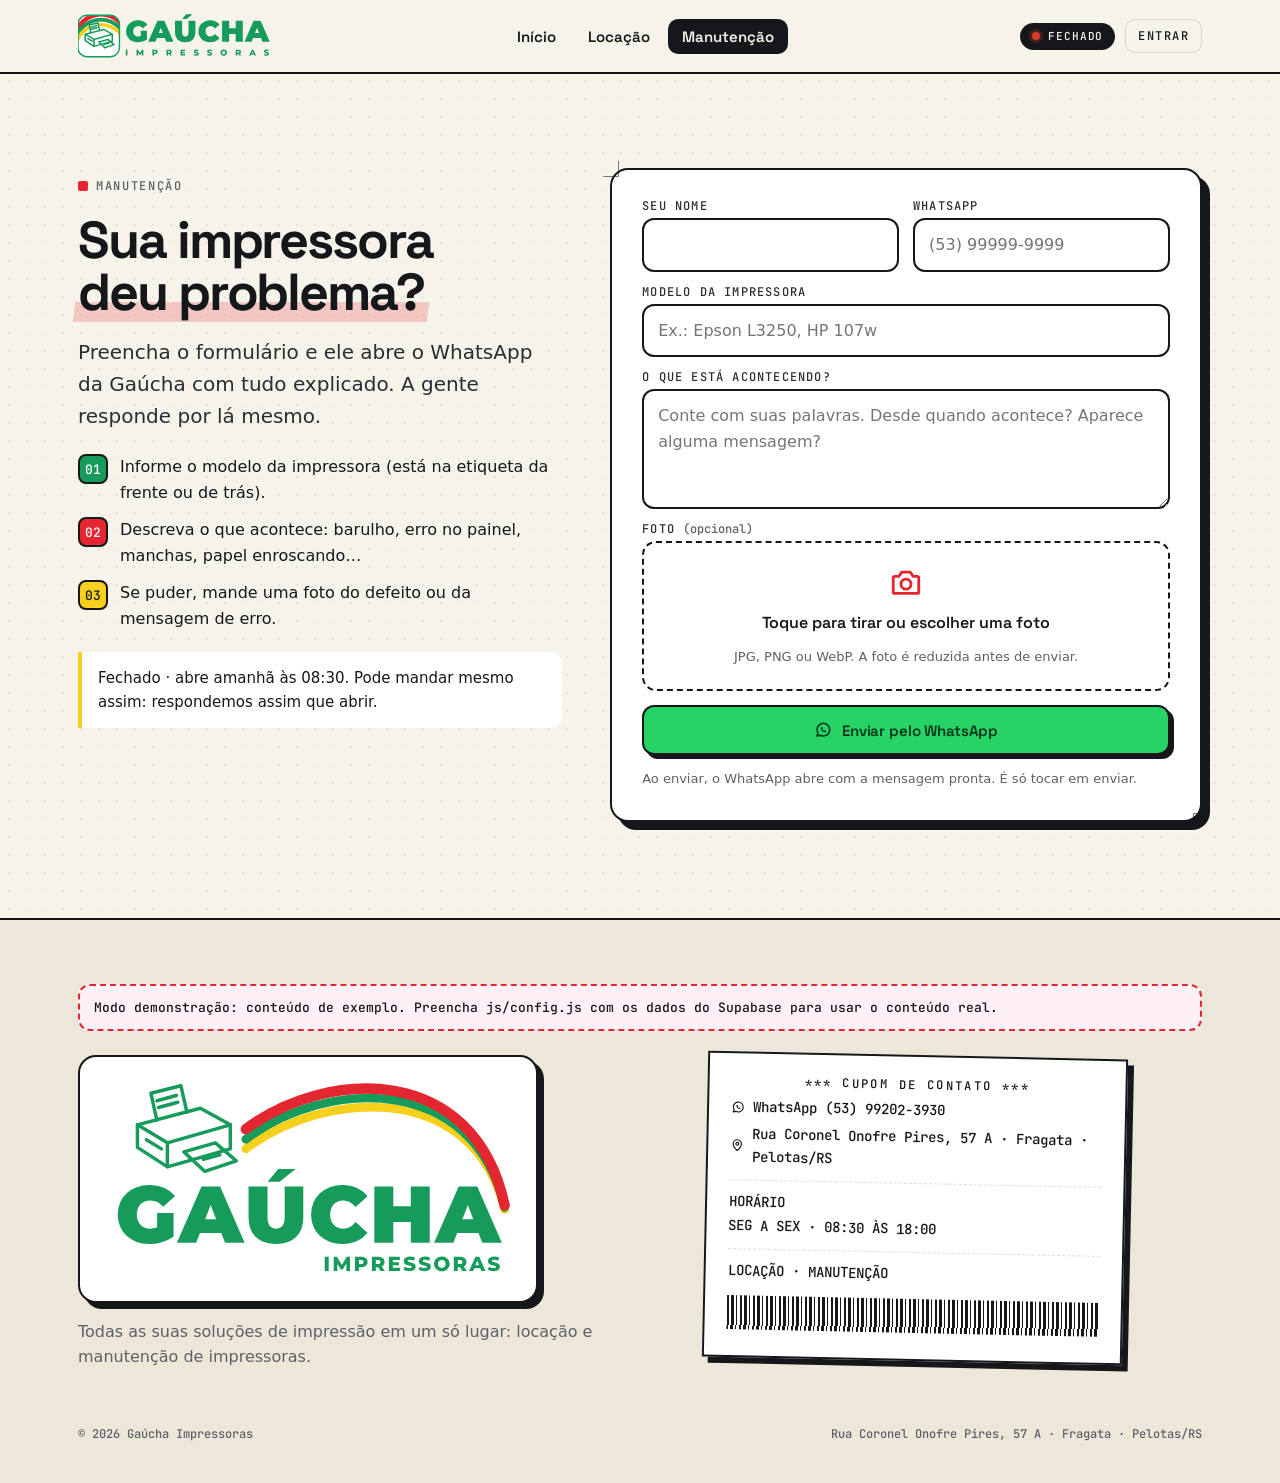
==== manutencao.html @ 2a3ac792 "Site da Gaúcha Impressoras com locação, manutenção e painel administrativo - Catálogo de impressoras" ====
<!doctype html>
<html lang="pt-BR">
<head>
  <meta charset="utf-8">
  <meta name="viewport" content="width=device-width, initial-scale=1, viewport-fit=cover">
  <meta http-equiv="Content-Security-Policy" content="default-src 'self'; script-src 'self'; style-src 'self'; font-src 'self'; img-src 'self' data: blob: https://*.supabase.co; connect-src 'self' https://*.supabase.co wss://*.supabase.co; object-src 'none'; base-uri 'self'; form-action 'self'">
  <meta name="referrer" content="strict-origin-when-cross-origin">
  <title>Manutenção de impressoras · Gaúcha Impressoras</title>
  <meta name="description" content="Conte o problema da sua impressora, mande uma foto e fale direto com a Gaúcha pelo WhatsApp.">
  <meta name="theme-color" content="#f6f3ea">
  <meta property="og:title" content="Manutenção de impressoras · Gaúcha Impressoras">
  <meta property="og:image" content="img/logo.png">
  <meta property="og:description" content="Conte o problema da sua impressora, mande uma foto e fale direto com a Gaúcha pelo WhatsApp.">
  <link rel="icon" href="img/logo-simbolo.svg" type="image/svg+xml">
  <link rel="apple-touch-icon" href="img/logo-simbolo.png">
  <link rel="preload" href="fonts/space-grotesk.woff2" as="font" type="font/woff2" crossorigin>
  <link rel="stylesheet" href="css/styles.css">
</head>
<body data-page="manutencao">
<svg class="sprite" aria-hidden="true">
  <symbol id="arrow" viewBox="0 0 24 24"><path d="M4 12h15M13 5l7 7-7 7" fill="none" stroke="currentColor" stroke-width="2.2" stroke-linecap="round" stroke-linejoin="round"/></symbol>
  <symbol id="left" viewBox="0 0 24 24"><path d="M15 5l-7 7 7 7" fill="none" stroke="currentColor" stroke-width="2.4" stroke-linecap="round" stroke-linejoin="round"/></symbol>
  <symbol id="right" viewBox="0 0 24 24"><path d="M9 5l7 7-7 7" fill="none" stroke="currentColor" stroke-width="2.4" stroke-linecap="round" stroke-linejoin="round"/></symbol>
  <symbol id="wa" viewBox="0 0 24 24"><path d="M4 20l1.2-4A8.5 8.5 0 1 1 8.4 19z" fill="none" stroke="currentColor" stroke-width="2" stroke-linejoin="round"/><path d="M9 8.5c0 3.5 2.8 6.5 6.5 6.5l1-1.6-2-1-1 .9a4.6 4.6 0 0 1-2.4-2.4l.9-1-1-2z"/></symbol>
  <symbol id="printer" viewBox="0 0 24 24"><path d="M7 9V3h10v6M7 17H4a1 1 0 0 1-1-1v-6a1 1 0 0 1 1-1h16a1 1 0 0 1 1 1v6a1 1 0 0 1-1 1h-3M7 14h10v7H7z" fill="none" stroke="currentColor" stroke-width="2" stroke-linejoin="round"/></symbol>
  <symbol id="wrench" viewBox="0 0 24 24"><path d="M14.7 6.3a4 4 0 0 0 5 5L21 13l-8 8-3-3 6.6-6.6a4 4 0 0 1-5-5L13 5zM3 21l6-6" fill="none" stroke="currentColor" stroke-width="2" stroke-linecap="round" stroke-linejoin="round"/></symbol>
  <symbol id="home" viewBox="0 0 24 24"><path d="M3 11l9-7 9 7v9a1 1 0 0 1-1 1h-5v-6H9v6H4a1 1 0 0 1-1-1z" fill="none" stroke="currentColor" stroke-width="2" stroke-linejoin="round"/></symbol>
  <symbol id="ico-cal" viewBox="0 0 24 24"><rect x="3" y="5" width="18" height="16" rx="2" fill="none" stroke="currentColor" stroke-width="2"/><path d="M3 10h18M8 3v4M16 3v4" stroke="currentColor" stroke-width="2" stroke-linecap="round"/></symbol>
  <symbol id="clock" viewBox="0 0 24 24"><circle cx="12" cy="12" r="9" fill="none" stroke="currentColor" stroke-width="2"/><path d="M12 7v5l3 2" fill="none" stroke="currentColor" stroke-width="2" stroke-linecap="round"/></symbol>
  <symbol id="pin" viewBox="0 0 24 24"><path d="M12 21s-7-6.2-7-11.5a7 7 0 0 1 14 0C19 14.8 12 21 12 21z" fill="none" stroke="currentColor" stroke-width="2"/><circle cx="12" cy="9.5" r="2.5" fill="none" stroke="currentColor" stroke-width="2"/></symbol>
  <symbol id="mail" viewBox="0 0 24 24"><rect x="3" y="5" width="18" height="14" rx="2" fill="none" stroke="currentColor" stroke-width="2"/><path d="M3 7l9 6 9-6" fill="none" stroke="currentColor" stroke-width="2"/></symbol>
  <symbol id="ig" viewBox="0 0 24 24"><rect x="3" y="3" width="18" height="18" rx="5" fill="none" stroke="currentColor" stroke-width="2"/><circle cx="12" cy="12" r="4" fill="none" stroke="currentColor" stroke-width="2"/><circle cx="17.3" cy="6.7" r="1.1"/></symbol>
  <symbol id="camera" viewBox="0 0 24 24"><path d="M4 8h3l2-3h6l2 3h3a1 1 0 0 1 1 1v10a1 1 0 0 1-1 1H4a1 1 0 0 1-1-1V9a1 1 0 0 1 1-1z" fill="none" stroke="currentColor" stroke-width="2" stroke-linejoin="round"/><circle cx="12" cy="13.5" r="3.5" fill="none" stroke="currentColor" stroke-width="2"/></symbol>
  <symbol id="truck" viewBox="0 0 24 24"><path d="M3 6h11v10H3zM14 10h4l3 3v3h-7z" fill="none" stroke="currentColor" stroke-width="2" stroke-linejoin="round"/><circle cx="7" cy="18" r="2" fill="#fff" stroke="currentColor" stroke-width="2"/><circle cx="17" cy="18" r="2" fill="#fff" stroke="currentColor" stroke-width="2"/></symbol>
</svg>

<main>
  <section class="block">
    <div class="wrap mt">
      <div>
        <p class="tag">Manutenção</p>
        <h1 class="h2">Sua impressora <span class="hl hl--m">deu problema?</span></h1>
        <p class="lead">Preencha o formulário e ele abre o WhatsApp da Gaúcha com tudo explicado. A gente responde por lá mesmo.</p>
        <ul class="checks">
          <li><b>01</b><span>Informe o modelo da impressora (está na etiqueta da frente ou de trás).</span></li>
          <li><b>02</b><span>Descreva o que acontece: barulho, erro no painel, manchas, papel enroscando…</span></li>
          <li><b>03</b><span>Se puder, mande uma foto do defeito ou da mensagem de erro.</span></li>
        </ul>
        <p class="note" id="mt-hora"></p>
      </div>
      <div class="mt__card crop">
        <form class="form" id="mt-form" novalidate>
          <div class="row2">
            <label class="field"><span>Seu nome</span><input name="nome" autocomplete="name" maxlength="80" required></label>
            <label class="field"><span>WhatsApp</span><input name="telefone" type="tel" inputmode="tel" autocomplete="tel" placeholder="(53) 99999-9999" maxlength="20" required></label>
          </div>
          <label class="field"><span>Modelo da impressora</span><input name="modelo" maxlength="80" placeholder="Ex.: Epson L3250, HP 107w" required></label>
          <label class="field"><span>O que está acontecendo?</span><textarea name="descricao" maxlength="1000" placeholder="Conte com suas palavras. Desde quando acontece? Aparece alguma mensagem?" required></textarea></label>
          <div class="field">
            <span>Foto <em>(opcional)</em></span>
            <label class="drop" id="mt-drop">
              <input type="file" id="mt-foto" accept="image/*">
              <svg><use href="#camera"/></svg>
              <b>Toque para tirar ou escolher uma foto</b>
              <small>JPG, PNG ou WebP. A foto é reduzida antes de enviar.</small>
            </label>
          </div>
          <p class="form__err" id="mt-err" role="alert"></p>
          <button class="btn btn--wa btn--block" type="submit" id="mt-enviar"><svg><use href="#wa"/></svg>Enviar pelo WhatsApp</button>
          <p class="fine" id="mt-fine">Ao enviar, o WhatsApp abre com a mensagem pronta. É só tocar em enviar.</p>
        </form>
        <div class="done" id="mt-done" hidden></div>
      </div>
    </div>
  </section>
</main>

<div class="toast" id="toast" role="status" aria-live="polite"></div>
<script src="js/config.js"></script>
<script src="js/vendor/supabase.js"></script>
<script src="js/demo.js"></script>
<script src="js/site.js"></script>
</body>
</html>
---- css/styles.css ----
/* =====================================================================
   GAÚCHA IMPRESSORAS · identidade "papel e tinta"
   - Fundo de papel, tinta preta e acentos CMYK (ciano, magenta, amarelo)
   - Marcas de corte, retícula de pontos e formulário contínuo
   - Space Grotesk (títulos) + JetBrains Mono (etiquetas), hospedadas aqui
   - Efeitos só com CSS (transform/opacity), leves no celular
   ===================================================================== */
@font-face { font-family: "Space Grotesk"; src: url("../fonts/space-grotesk.woff2") format("woff2"); font-weight: 300 700; font-style: normal; font-display: swap; }
@font-face { font-family: "JetBrains Mono"; src: url("../fonts/jetbrains-mono.woff2") format("woff2"); font-weight: 500; font-style: normal; font-display: swap; }

:root {
  --paper: #f6f3ea;
  --paper2: #ece7d9;
  --sheet: #ffffff;
  --ink: #15171b;
  --ink2: #2a2d33;
  --muted: #5d6068;
  --line: rgba(21,23,27,.14);
  --c: #169b5b; --m: #e3262f; --y: #f7cf1d; --k: #15171b;  /* verde, vermelho e amarelo da marca (bandeira do RS) */
  --ok: #19a35b; --warn: #f0a400; --bad: #d83a2e;
  --pend: #ffe38a; --busy: #ffc2c2;
  --radius: 14px;
  --title: "Space Grotesk", system-ui, -apple-system, "Segoe UI", Roboto, Arial, sans-serif;
  --mono: "JetBrains Mono", ui-monospace, "SFMono-Regular", Menlo, Consolas, monospace;
  --font: system-ui, -apple-system, "Segoe UI", Roboto, "Helvetica Neue", Arial, sans-serif;
  --ease: cubic-bezier(.2,.75,.1,1);
  --g: 16px;
  --nav-h: 64px;
}
@media (min-width: 720px) { :root { --g: 28px; --nav-h: 72px; } }

*, *::before, *::after { box-sizing: border-box; }
html { -webkit-text-size-adjust: 100%; scroll-behavior: smooth; }
body {
  margin: 0; background: var(--paper); color: var(--ink); font: 400 16px/1.6 var(--font); -webkit-font-smoothing: antialiased;
  overflow-x: hidden; padding-top: calc(var(--nav-h) + env(safe-area-inset-top)); padding-bottom: calc(76px + env(safe-area-inset-bottom));
  background-image: radial-gradient(rgba(21,23,27,.07) 1px, transparent 1.2px); background-size: 18px 18px;
}
@media (min-width: 900px) { body { padding-bottom: 0; } }
main { overflow-x: clip; }
img { max-width: 100%; display: block; }
a { color: inherit; }
button, input, select, textarea { font: inherit; color: inherit; }
svg { width: 1em; height: 1em; fill: currentColor; flex: none; }
[hidden] { display: none !important; }
::selection { background: var(--y); color: var(--ink); }
.sprite { position: absolute; width: 0; height: 0; overflow: hidden; }
.sr { position: absolute; width: 1px; height: 1px; overflow: hidden; clip: rect(0 0 0 0); white-space: nowrap; }
.wrap { width: 100%; max-width: 1180px; margin: 0 auto; padding: 0 var(--g); }
:focus-visible { outline: 3px solid var(--c); outline-offset: 2px; }
.mono { font-family: var(--mono); }
.lock { overflow: hidden; }

/* ---------- marca ---------- */
.brand__logo { display: block; height: 40px; width: auto; }
@media (min-width: 720px) { .brand__logo { height: 46px; } }
.brand { display: inline-flex; align-items: center; gap: 10px; text-decoration: none; line-height: 1; white-space: nowrap; }
.brand__mark { display: grid; grid-template-columns: 1fr 1fr; gap: 2px; width: 30px; height: 30px; padding: 3px; border: 2px solid var(--ink); border-radius: 8px; background: var(--sheet); transform: rotate(-6deg); transition: transform .4s var(--ease); }
.brand:hover .brand__mark { transform: rotate(6deg); }
.brand__mark i { border-radius: 2px; }
.brand__mark i:nth-child(1) { background: var(--c); } .brand__mark i:nth-child(2) { background: var(--m); }
.brand__mark i:nth-child(3) { background: var(--y); } .brand__mark i:nth-child(4) { background: var(--k); }
.brand__txt { display: grid; gap: 3px; }
.brand__txt b { font: 700 20px/1 var(--title); letter-spacing: -.02em; }
.brand__txt small { font: 500 10px/1 var(--mono); letter-spacing: .22em; text-transform: uppercase; color: var(--muted); }

/* ---------- botões ---------- */
.btn {
  position: relative; display: inline-flex; align-items: center; justify-content: center; gap: 10px;
  min-height: 50px; padding: 0 22px; border: 2px solid var(--ink); border-radius: 12px; background: var(--sheet); color: var(--ink);
  font: 600 15px/1 var(--title); letter-spacing: -.01em; text-decoration: none; cursor: pointer; white-space: nowrap;
  box-shadow: 4px 4px 0 var(--ink); transition: transform .15s var(--ease), box-shadow .15s var(--ease), background .2s;
  -webkit-tap-highlight-color: transparent;
}
.btn:hover { transform: translate(-2px, -2px); box-shadow: 6px 6px 0 var(--ink); }
.btn:active { transform: translate(3px, 3px); box-shadow: 1px 1px 0 var(--ink); }
.btn svg { width: 18px; height: 18px; }
.btn--ink { background: var(--ink); color: var(--paper); box-shadow: 4px 4px 0 var(--c); }
.btn--ink:hover { box-shadow: 6px 6px 0 var(--m); }
.btn--y { background: var(--y); }
.btn--c { background: var(--c); color: #fff; }
.btn--wa { background: #25d366; color: #08331b; }
.btn--ghost { background: transparent; box-shadow: none; }
.btn--ghost:hover { box-shadow: 3px 3px 0 var(--ink); }
.btn--sm { min-height: 38px; padding: 0 14px; font-size: 14px; border-radius: 10px; box-shadow: 3px 3px 0 var(--ink); }
.btn--sm:hover { box-shadow: 4px 4px 0 var(--ink); }
.btn--danger { color: var(--bad); border-color: var(--bad); box-shadow: 3px 3px 0 var(--bad); }
.btn--ok { background: var(--ok); color: #fff; }
.btn:disabled { opacity: .5; cursor: not-allowed; transform: none; }
.btn--block { width: 100%; }

/* ---------- etiquetas e títulos ---------- */
.tag { display: inline-flex; align-items: center; gap: 8px; font: 500 12px/1 var(--mono); letter-spacing: .14em; text-transform: uppercase; color: var(--muted); }
.tag::before { content: ""; width: 10px; height: 10px; border-radius: 2px; background: var(--m); }
.tag--c::before { background: var(--c); } .tag--y::before { background: var(--y); } .tag--k::before { background: var(--k); }
.h1 { margin: 14px 0 0; font: 700 clamp(40px, 10.5vw, 84px)/.95 var(--title); letter-spacing: -.045em; }
.h2 { margin: 10px 0 0; font: 700 clamp(30px, 6.5vw, 52px)/1 var(--title); letter-spacing: -.04em; }
.hl { position: relative; white-space: nowrap; z-index: 0; }
.hl::after { content: ""; position: absolute; left: -4px; right: -4px; bottom: .06em; height: .38em; z-index: -1; background: var(--y); transform: skewX(-8deg); }
.hl--c::after { background: rgba(22,155,91,.28); } .hl--m::after { background: rgba(227,38,47,.22); }
.lead { margin: 18px 0 0; font-size: clamp(17px, 2.2vw, 20px); color: var(--ink2); max-width: 36ch; }
.text { color: var(--muted); }

/* ---------- topo ---------- */
.nav { position: fixed; top: 0; left: 0; right: 0; z-index: 80; padding-top: env(safe-area-inset-top); background: rgba(246,243,234,.96); border-bottom: 2px solid var(--ink); }
.nav__in { height: var(--nav-h); display: flex; align-items: center; justify-content: space-between; gap: 16px; }
.nav__links { display: none; gap: 4px; }
.nav__links a { padding: 10px 14px; border-radius: 10px; font: 600 15px/1 var(--title); text-decoration: none; }
.nav__links a:hover { background: var(--paper2); }
.nav__links a[aria-current="page"] { background: var(--ink); color: var(--paper); }
.nav__right { display: flex; align-items: center; gap: 10px; }
.nav__login { font: 500 12px/1 var(--mono); letter-spacing: .12em; text-transform: uppercase; text-decoration: none; padding: 10px 12px; border: 1.5px solid var(--line); border-radius: 10px; }
.nav__login:hover { border-color: var(--ink); }
@media (min-width: 900px) { .nav__links { display: flex; } }

/* LED de aberto/fechado */
.led { display: inline-flex; align-items: center; gap: 8px; padding: 8px 12px; border-radius: 999px; background: var(--ink); color: var(--paper); font: 500 11px/1 var(--mono); letter-spacing: .08em; text-transform: uppercase; white-space: nowrap; }
.led i { width: 8px; height: 8px; border-radius: 50%; background: var(--bad); box-shadow: 0 0 0 3px rgba(216,58,46,.25); }
.led.is-open i { background: #3ddc84; box-shadow: 0 0 0 3px rgba(61,220,132,.25); animation: blink 2.4s ease-in-out infinite; }
.nav .led { display: none; }
@media (min-width: 560px) { .nav .led { display: inline-flex; } }
@keyframes blink { 50% { opacity: .35; } }

/* barra inferior (celular) */
.tabbar { position: fixed; left: 0; right: 0; bottom: 0; z-index: 80; display: grid; grid-template-columns: repeat(4, 1fr); padding: 6px 6px calc(6px + env(safe-area-inset-bottom)); background: var(--ink); }
.tabbar a { display: grid; justify-items: center; gap: 4px; padding: 8px 2px; border-radius: 10px; color: rgba(246,243,234,.7); text-decoration: none; font: 500 10px/1 var(--mono); letter-spacing: .06em; text-transform: uppercase; }
.tabbar a svg { width: 22px; height: 22px; }
.tabbar a[aria-current="page"] { color: var(--ink); background: var(--y); }
.tabbar a.is-wa { color: #3ddc84; }
@media (min-width: 900px) { .tabbar { display: none; } }

/* ---------- hero ---------- */
.hero { position: relative; padding: 36px 0 56px; }
.hero__grid { display: grid; gap: 36px; align-items: center; }
@media (min-width: 900px) { .hero { padding: 64px 0 88px; } .hero__grid { grid-template-columns: 1.1fr .9fr; } }
.hero__cta { display: flex; flex-wrap: wrap; gap: 14px; margin-top: 28px; }
.hero__meta { display: flex; flex-wrap: wrap; gap: 10px 18px; margin-top: 26px; font: 500 13px/1.4 var(--mono); color: var(--muted); }
.hero__meta span { display: inline-flex; align-items: center; gap: 8px; }
.hero__meta svg { width: 16px; height: 16px; color: var(--ink); }

/* impressora ilustrada que "imprime" uma folha */
.press { position: relative; width: min(100%, 420px); margin: 0 auto; aspect-ratio: 1 / .92; }
.press__paper { position: absolute; left: 20%; right: 20%; top: 2%; height: 46%; background: var(--sheet); border: 2.5px solid var(--ink); border-bottom: 0; transform-origin: top; padding: 10% 9%; display: grid; align-content: start; gap: 8%; }
.press__paper i { display: block; height: 7px; border-radius: 4px; background: var(--ink); opacity: .16; }
.press__paper i:nth-child(2) { width: 75%; } .press__paper i:nth-child(4) { width: 55%; }
.press__paper b { position: absolute; right: 10%; top: 12%; width: 22%; aspect-ratio: 1; border-radius: 50%; border: 3px solid var(--m); opacity: .8; }
.press__body { position: absolute; left: 4%; right: 4%; top: 40%; height: 44%; background: var(--sheet); border: 2.5px solid var(--ink); border-radius: 20px; box-shadow: 8px 8px 0 var(--ink); }
.press__top { position: absolute; left: 12%; right: 12%; top: 34%; height: 10%; background: var(--paper2); border: 2.5px solid var(--ink); border-radius: 10px; z-index: 1; }
.press__panel { position: absolute; right: 7%; top: 14%; width: 30%; height: 26%; border-radius: 8px; background: var(--ink); padding: 6px; display: flex; align-items: center; gap: 6px; }
.press__panel span { flex: 1; height: 100%; border-radius: 4px; background: var(--c); position: relative; overflow: hidden; }
.press__panel span::after { content: ""; position: absolute; inset: 0; background: linear-gradient(90deg, transparent, rgba(255,255,255,.6), transparent); transform: translateX(-100%); animation: scan 2.6s ease-in-out infinite; }
.press__panel em { width: 10px; height: 10px; border-radius: 50%; background: #3ddc84; animation: blink 1.2s infinite; }
.press__slot { position: absolute; left: 10%; right: 10%; bottom: 16%; height: 14%; border-radius: 8px; background: var(--ink); }
.press__inks { position: absolute; left: 8%; top: 18%; display: flex; gap: 6px; }
.press__inks i { width: 14px; height: 32px; border-radius: 4px; border: 2px solid var(--ink); background: linear-gradient(to top, var(--ink-c) var(--lvl), transparent 0); }
.press__out { position: absolute; left: 15%; right: 15%; top: 78%; height: 22%; overflow: hidden; z-index: 2; }
.press__out div { position: absolute; left: 0; right: 0; top: 0; height: 100%; background: var(--sheet); border: 2.5px solid var(--ink); border-top: 0; transform: translateY(-100%); animation: feed 4.5s var(--ease) infinite; display: flex; align-items: flex-end; gap: 6px; padding: 10px 12px; }
.press__out div i { width: 18px; height: 12px; }
.press__out div i:nth-child(1) { background: var(--c); } .press__out div i:nth-child(2) { background: var(--m); } .press__out div i:nth-child(3) { background: var(--y); } .press__out div i:nth-child(4) { background: var(--k); }
.press__sticker { position: absolute; left: -2%; top: 6%; z-index: 3; padding: 10px 12px; background: var(--y); border: 2px solid var(--ink); border-radius: 10px; font: 500 12px/1.2 var(--mono); text-transform: uppercase; letter-spacing: .06em; transform: rotate(-8deg); box-shadow: 3px 3px 0 var(--ink); }
.press__sticker b { display: block; font: 700 22px/1 var(--title); letter-spacing: -.02em; text-transform: none; }
@keyframes feed { 0%, 10% { transform: translateY(-100%); } 55%, 85% { transform: translateY(0); } 100% { transform: translateY(0); opacity: 0; } }
@keyframes scan { 60%, 100% { transform: translateX(100%); } }

/* ---------- formulário contínuo (divisor) ---------- */
.feed { position: relative; height: 34px; background: var(--sheet); border-top: 2px solid var(--ink); border-bottom: 2px solid var(--ink); overflow: hidden; }
.feed::before, .feed::after { content: ""; position: absolute; top: 0; bottom: 0; width: 34px; background: radial-gradient(circle, var(--paper) 5px, var(--ink) 5.6px, transparent 6.4px) center / 34px 34px repeat-y; }
.feed::before { left: 0; border-right: 1.5px dashed var(--line); } .feed::after { right: 0; border-left: 1.5px dashed var(--line); }
.feed__t { display: flex; width: max-content; height: 100%; align-items: center; gap: 28px; padding-left: 50px; animation: marquee 34s linear infinite; font: 500 13px/1 var(--mono); letter-spacing: .18em; text-transform: uppercase; }
.feed__t span { display: inline-flex; align-items: center; gap: 28px; }
.feed__t span::after { content: ""; width: 8px; height: 8px; background: var(--m); transform: rotate(45deg); }
.feed__t span:nth-child(3n+2)::after { background: var(--c); } .feed__t span:nth-child(3n)::after { background: var(--y); }
@keyframes marquee { to { transform: translateX(-50%); } }

/* ---------- blocos ---------- */
.block { padding: 64px 0; }
@media (min-width: 900px) { .block { padding: 96px 0; } }
.block--ink { background: var(--ink); color: var(--paper); background-image: radial-gradient(rgba(246,243,234,.08) 1px, transparent 1.2px); background-size: 18px 18px; }
.block--ink .tag, .block--ink .text { color: rgba(246,243,234,.65); }
.sec-head { display: flex; flex-wrap: wrap; justify-content: space-between; align-items: flex-end; gap: 18px; margin-bottom: 32px; }
.sec-head p { margin: 10px 0 0; max-width: 46ch; }

/* cartão com marcas de corte */
.crop { position: relative; }
.crop::before, .crop::after { content: ""; position: absolute; width: 16px; height: 16px; pointer-events: none; border-color: var(--ink); border-style: solid; opacity: .55; }
.crop::before { top: -9px; left: -9px; border-width: 0 1.5px 1.5px 0; }
.crop::after { bottom: -9px; right: -9px; border-width: 1.5px 0 0 1.5px; }

/* serviços */
.services { display: grid; gap: 22px; }
@media (min-width: 760px) { .services { grid-template-columns: 1fr 1fr; } }
.svc { display: grid; gap: 14px; align-content: start; padding: 26px; background: var(--sheet); border: 2px solid var(--ink); border-radius: var(--radius); box-shadow: 6px 6px 0 var(--ink); text-decoration: none; transition: transform .2s var(--ease), box-shadow .2s var(--ease); }
.svc:hover { transform: translate(-3px, -3px); box-shadow: 9px 9px 0 var(--ink); }
.svc__ico { width: 58px; height: 58px; display: grid; place-items: center; border: 2px solid var(--ink); border-radius: 14px; background: var(--c); color: #fff; }
.svc--m .svc__ico { background: var(--m); }
.svc__ico svg { width: 30px; height: 30px; }
.svc h3 { margin: 0; font: 700 28px/1.05 var(--title); letter-spacing: -.03em; }
.svc p { margin: 0; color: var(--muted); }
.svc ul { margin: 0; padding: 0; list-style: none; display: grid; gap: 8px; font-size: 15px; }
.svc li { display: flex; gap: 10px; align-items: baseline; }
.svc li::before { content: "✓"; font: 700 14px/1 var(--mono); color: var(--ok); }
.svc__go { margin-top: 6px; display: inline-flex; align-items: center; gap: 8px; font: 600 15px/1 var(--title); }
.svc__go svg { transition: transform .3s var(--ease); }
.svc:hover .svc__go svg { transform: translateX(4px); }

/* passos */
.steps { display: grid; gap: 16px; counter-reset: s; }
@media (min-width: 700px) { .steps { grid-template-columns: repeat(2, 1fr); } }
@media (min-width: 1000px) { .steps { grid-template-columns: repeat(4, 1fr); } }
.step { position: relative; padding: 22px 20px 20px; border: 1.5px dashed rgba(246,243,234,.35); border-radius: var(--radius); }
.step::before { counter-increment: s; content: "0" counter(s); display: block; margin-bottom: 14px; font: 500 13px/1 var(--mono); letter-spacing: .18em; color: var(--y); }
.step h3 { margin: 0 0 6px; font: 700 21px/1.15 var(--title); letter-spacing: -.02em; }
.step p { margin: 0; font-size: 15px; color: rgba(246,243,234,.7); }

/* horário: visor de impressora */
.lcd { display: grid; gap: 20px; padding: 24px; border: 2px solid var(--ink); border-radius: 18px; background: var(--sheet); box-shadow: 8px 8px 0 var(--ink); }
@media (min-width: 820px) { .lcd { grid-template-columns: 1.1fr 1fr; padding: 32px; align-items: center; } }
.lcd__screen { padding: 20px; border-radius: 12px; background: #1d2a1f; color: #9cf0a8; font: 500 15px/1.5 var(--mono); box-shadow: inset 0 0 0 3px #0f1710, inset 0 0 30px rgba(0,0,0,.5); text-shadow: 0 0 6px rgba(156,240,168,.5); }
.lcd__screen .big { display: block; font-size: clamp(22px, 5vw, 30px); line-height: 1.2; margin: 4px 0 10px; }
.lcd__screen .dim { opacity: .6; }
.week { display: grid; grid-template-columns: repeat(7, 1fr); gap: 6px; margin-top: 12px; }
.week span { display: grid; place-items: center; height: 34px; border-radius: 6px; border: 1px solid rgba(156,240,168,.35); font-size: 12px; }
.week span.on { background: rgba(156,240,168,.18); }
.week span.today { outline: 2px solid #9cf0a8; }
.lcd__info { display: grid; gap: 14px; }
.lcd__info h3 { margin: 0; font: 700 30px/1.05 var(--title); letter-spacing: -.03em; }
.lcd__info p { margin: 0; color: var(--muted); }
.lcd__btns { display: flex; flex-wrap: wrap; gap: 12px; margin-top: 4px; }

/* ---------- catálogo ---------- */
.filters { display: flex; gap: 8px; overflow-x: auto; padding: 4px 4px 14px; margin: 0 -4px 10px; scrollbar-width: none; }
.filters::-webkit-scrollbar { display: none; }
.chip { flex: none; padding: 9px 14px; border: 2px solid var(--ink); border-radius: 999px; background: var(--sheet); font: 500 12px/1 var(--mono); letter-spacing: .08em; text-transform: uppercase; cursor: pointer; }
.chip[aria-pressed="true"] { background: var(--ink); color: var(--paper); }
.grid { display: grid; gap: 22px; grid-template-columns: repeat(auto-fill, minmax(min(100%, 270px), 1fr)); }
.card { display: flex; flex-direction: column; background: var(--sheet); border: 2px solid var(--ink); border-radius: var(--radius); box-shadow: 5px 5px 0 var(--ink); overflow: hidden; transition: transform .2s var(--ease), box-shadow .2s var(--ease); }
.card:hover { transform: translate(-3px, -3px); box-shadow: 8px 8px 0 var(--ink); }
.card__img { position: relative; aspect-ratio: 4 / 3; background: var(--paper2); border-bottom: 2px solid var(--ink); overflow: hidden; }
.card__img img { width: 100%; height: 100%; object-fit: cover; transition: transform .6s var(--ease); }
.card:hover .card__img img { transform: scale(1.04); }
.card__ph { position: absolute; inset: 0; display: grid; place-items: center; font: 700 64px/1 var(--title); color: var(--muted); opacity: .4; }
.card__off { position: absolute; left: 12px; top: 12px; padding: 7px 10px; background: var(--m); color: #fff; border: 2px solid var(--ink); border-radius: 8px; font: 500 12px/1 var(--mono); letter-spacing: .06em; transform: rotate(-4deg); }
.card__cat { position: absolute; right: 12px; top: 12px; padding: 6px 9px; background: var(--sheet); border: 1.5px solid var(--ink); border-radius: 8px; font: 500 11px/1 var(--mono); letter-spacing: .08em; text-transform: uppercase; }
.card__now { position: absolute; left: 12px; bottom: 12px; display: inline-flex; align-items: center; gap: 6px; padding: 6px 9px; background: var(--ink); color: var(--paper); border-radius: 8px; font: 500 11px/1 var(--mono); letter-spacing: .06em; text-transform: uppercase; }
.card__now i { width: 7px; height: 7px; border-radius: 50%; background: #3ddc84; }
.card__now.is-busy i { background: var(--warn); }
.card__body { display: grid; gap: 8px; padding: 18px 18px 20px; flex: 1; align-content: start; }
.card__brand { font: 500 12px/1 var(--mono); letter-spacing: .16em; text-transform: uppercase; color: var(--muted); }
.card__name { margin: 0; font: 700 22px/1.1 var(--title); letter-spacing: -.02em; }
.card__desc { margin: 0; color: var(--muted); font-size: 15px; display: -webkit-box; -webkit-line-clamp: 2; -webkit-box-orient: vertical; overflow: hidden; }
.feats { display: flex; flex-wrap: wrap; gap: 6px; margin: 2px 0 0; padding: 0; list-style: none; }
.feats li { padding: 5px 8px; border: 1.5px solid var(--line); border-radius: 6px; font: 500 11px/1 var(--mono); letter-spacing: .04em; }
.card__foot { display: flex; align-items: flex-end; justify-content: space-between; gap: 12px; margin-top: auto; padding: 14px 18px 18px; border-top: 1.5px dashed var(--line); }
.price { display: grid; gap: 2px; }
.price s { font: 500 13px/1 var(--mono); color: var(--muted); }
.price b { font: 700 28px/1 var(--title); letter-spacing: -.03em; }
.price small { font: 500 12px/1 var(--mono); color: var(--muted); }
.price__long { grid-column: 1 / -1; font: 500 12px/1.3 var(--mono); color: var(--ok); }
.empty { padding: 30px; text-align: center; color: var(--muted); border: 2px dashed var(--line); border-radius: var(--radius); grid-column: 1 / -1; }
.more { display: flex; justify-content: center; margin-top: 30px; }

/* ---------- janela de locação ---------- */
.sheet { width: min(100%, 980px); max-width: 100%; max-height: 100%; margin: auto; padding: 0; border: 0; background: transparent; color: var(--ink); }
.sheet::backdrop { background: rgba(21,23,27,.6); }
.sheet[open] { animation: up .35s var(--ease); }
@keyframes up { from { transform: translateY(30px); opacity: 0; } }
.sheet__box { position: relative; display: grid; background: var(--paper); border: 2px solid var(--ink); border-radius: 18px; overflow: hidden; max-height: calc(100svh - 24px); }
@media (max-width: 719px) {
  .sheet { margin: auto 0 0; width: 100%; }
  .sheet__box { border-radius: 18px 18px 0 0; border-bottom: 0; max-height: calc(100svh - 10px); }
}
.sheet__head { display: flex; align-items: center; gap: 14px; padding: 14px 16px; background: var(--sheet); border-bottom: 2px solid var(--ink); }
.sheet__thumb { width: 52px; height: 52px; flex: none; border: 2px solid var(--ink); border-radius: 10px; overflow: hidden; background: var(--paper2); }
.sheet__thumb img { width: 100%; height: 100%; object-fit: cover; }
.sheet__title { min-width: 0; flex: 1; }
.sheet__title small { display: block; font: 500 11px/1.2 var(--mono); letter-spacing: .14em; text-transform: uppercase; color: var(--muted); }
.sheet__title b { display: block; font: 700 19px/1.15 var(--title); letter-spacing: -.02em; overflow: hidden; text-overflow: ellipsis; white-space: nowrap; }
.x { width: 42px; height: 42px; flex: none; display: grid; place-items: center; border: 2px solid var(--ink); border-radius: 10px; background: var(--sheet); font-size: 26px; line-height: 1; cursor: pointer; }
.x:hover { background: var(--y); }
.sheet__body { overflow-y: auto; overscroll-behavior: contain; display: grid; gap: 22px; padding: 18px 16px 22px; }
@media (min-width: 860px) { .sheet__body { grid-template-columns: 1.15fr 1fr; padding: 24px; gap: 28px; align-items: start; } }
.step-l { margin: 0 0 10px; font: 500 12px/1 var(--mono); letter-spacing: .14em; text-transform: uppercase; color: var(--muted); }

/* calendário */
.cal { background: var(--sheet); border: 2px solid var(--ink); border-radius: 14px; padding: 14px; }
.cal__nav { display: flex; align-items: center; justify-content: space-between; gap: 10px; margin-bottom: 10px; }
.cal__nav b { font: 700 18px/1 var(--title); text-transform: capitalize; letter-spacing: -.01em; }
.cal__nav button { width: 38px; height: 38px; display: grid; place-items: center; border: 2px solid var(--ink); border-radius: 10px; background: var(--sheet); cursor: pointer; }
.cal__nav button:disabled { opacity: .25; cursor: default; }
.cal__nav svg { width: 18px; height: 18px; }
.cal__wd, .cal__days { display: grid; grid-template-columns: repeat(7, 1fr); gap: 4px; }
.cal__wd span { text-align: center; font: 500 11px/1 var(--mono); letter-spacing: .06em; text-transform: uppercase; color: var(--muted); padding: 6px 0; }
.day { position: relative; aspect-ratio: 1; min-height: 38px; display: grid; place-items: center; border: 1.5px solid transparent; border-radius: 10px; background: none; font: 600 15px/1 var(--title); cursor: pointer; font-variant-numeric: tabular-nums; }
.day:hover:not(:disabled) { border-color: var(--ink); }
.day:disabled { cursor: not-allowed; }
.day.is-past { color: rgba(21,23,27,.25); }
.day.is-today::after { content: ""; position: absolute; bottom: 5px; width: 5px; height: 5px; border-radius: 50%; background: var(--m); }
.day.is-pend { background: repeating-linear-gradient(135deg, var(--pend) 0 6px, #fff3c4 6px 12px); color: #6b5200; }
.day.is-busy { background: var(--busy); color: #7a1b14; text-decoration: line-through; text-decoration-thickness: 2px; }
.day.is-range { background: rgba(22,155,91,.16); border-radius: 0; }
.day.is-start, .day.is-end { background: var(--ink); color: var(--paper); border-radius: 10px; }
.day.is-wknd:not(.is-past):not(.is-busy):not(.is-pend):not(.is-start):not(.is-end):not(.is-range) { color: var(--muted); }
.day.shake { animation: shake .35s; }
@keyframes shake { 25% { transform: translateX(-3px); } 75% { transform: translateX(3px); } }
.legend { display: flex; flex-wrap: wrap; gap: 8px 14px; margin-top: 12px; font: 500 11px/1.3 var(--mono); color: var(--muted); }
.legend span { display: inline-flex; align-items: center; gap: 6px; }
.legend i { width: 14px; height: 14px; border-radius: 4px; border: 1.5px solid var(--line); }
.legend .l-free { background: var(--sheet); } .legend .l-pend { background: repeating-linear-gradient(135deg, var(--pend) 0 3px, #fff3c4 3px 6px); }
.legend .l-busy { background: var(--busy); } .legend .l-sel { background: var(--ink); border-color: var(--ink); }
.cal__hint { margin: 10px 0 0; font-size: 14px; color: var(--muted); }

/* resumo tipo cupom */
.receipt { position: relative; padding: 18px 18px 22px; background: var(--sheet); border: 2px solid var(--ink); border-bottom: 0; font: 500 14px/1.5 var(--mono); }
.receipt::after { content: ""; position: absolute; left: -2px; right: -2px; bottom: -12px; height: 12px; background: linear-gradient(135deg, var(--sheet) 50%, transparent 50%) 0 0 / 16px 12px, linear-gradient(-135deg, var(--sheet) 50%, transparent 50%) 0 0 / 16px 12px; filter: drop-shadow(0 2px 0 var(--ink)); }
.receipt h4 { margin: 0 0 10px; font: 500 12px/1 var(--mono); letter-spacing: .2em; text-transform: uppercase; text-align: center; }
.receipt__row { display: flex; justify-content: space-between; gap: 12px; }
.receipt__row span:first-child { color: var(--muted); }
.receipt__row.is-off span:last-child { color: var(--ok); }
.receipt hr { border: 0; border-top: 1.5px dashed var(--line); margin: 10px 0; }
.receipt__total { display: flex; justify-content: space-between; align-items: baseline; gap: 12px; }
.receipt__total b { font: 700 26px/1 var(--title); letter-spacing: -.02em; }
.receipt__empty { color: var(--muted); text-align: center; margin: 6px 0; }

/* formulários públicos */
.form { display: grid; gap: 14px; }
.field { display: grid; gap: 6px; }
.field > span { font: 500 12px/1 var(--mono); letter-spacing: .1em; text-transform: uppercase; color: var(--ink2); }
.field > span em { font-style: normal; color: var(--muted); text-transform: none; letter-spacing: 0; }
.field input, .field textarea, .field select { width: 100%; min-height: 50px; padding: 12px 14px; background: var(--sheet); border: 2px solid var(--ink); border-radius: 12px; font-size: 16px; }
.field textarea { min-height: 120px; resize: vertical; }
.field input:focus, .field textarea:focus, .field select:focus { outline: 0; box-shadow: 4px 4px 0 var(--c); }
.field small { font-size: 13px; color: var(--muted); }
.row2 { display: grid; gap: 14px; }
@media (min-width: 560px) { .row2 { grid-template-columns: 1fr 1fr; } }
.form__err { margin: 0; padding: 12px 14px; border-radius: 12px; background: #ffe4e1; color: #8c1d14; font-size: 15px; }
.form__err:empty { display: none; }
.fine { margin: 0; font-size: 13px; color: var(--muted); }

/* foto (manutenção) */
.drop { position: relative; display: grid; place-items: center; gap: 8px; min-height: 150px; padding: 18px; text-align: center; border: 2px dashed var(--ink); border-radius: 14px; background: var(--sheet); cursor: pointer; overflow: hidden; }
.drop:hover { background: #fffdf5; }
.drop input { position: absolute; inset: 0; opacity: 0; cursor: pointer; }
.drop svg { width: 34px; height: 34px; color: var(--m); }
.drop b { font: 600 16px/1.2 var(--title); }
.drop small { color: var(--muted); font-size: 13px; }
.drop img { position: absolute; inset: 0; width: 100%; height: 100%; object-fit: cover; }
.drop__rm { position: absolute; right: 10px; top: 10px; z-index: 2; }

/* sucesso */
.done { display: grid; justify-items: center; gap: 14px; padding: 30px 18px; text-align: center; }
.done__ico { width: 74px; height: 74px; display: grid; place-items: center; border: 2px solid var(--ink); border-radius: 50%; background: var(--y); box-shadow: 4px 4px 0 var(--ink); font-size: 34px; }
.done h3 { margin: 0; font: 700 28px/1.1 var(--title); letter-spacing: -.03em; }
.done p { margin: 0; color: var(--muted); max-width: 44ch; }
.done code { display: inline-block; padding: 8px 14px; border: 2px dashed var(--ink); border-radius: 10px; font: 500 20px/1 var(--mono); letter-spacing: .12em; background: var(--sheet); }

/* página manutenção */
.mt { display: grid; gap: 30px; }
@media (min-width: 900px) { .mt { grid-template-columns: .9fr 1.1fr; gap: 48px; align-items: start; } }
.mt__card { padding: 22px; background: var(--sheet); border: 2px solid var(--ink); border-radius: 18px; box-shadow: 8px 8px 0 var(--ink); }
@media (min-width: 720px) { .mt__card { padding: 30px; } }
.checks { margin: 22px 0 0; padding: 0; list-style: none; display: grid; gap: 12px; }
.checks li { display: flex; gap: 12px; align-items: flex-start; }
.checks li b { flex: none; width: 30px; height: 30px; display: grid; place-items: center; border: 2px solid var(--ink); border-radius: 8px; background: var(--sheet); font: 500 13px/1 var(--mono); }
.checks li:nth-child(1) b { background: var(--c); color: #fff; } .checks li:nth-child(2) b { background: var(--m); color: #fff; } .checks li:nth-child(3) b { background: var(--y); }
.note { margin-top: 20px; padding: 14px 16px; border-left: 4px solid var(--y); background: var(--sheet); border-radius: 0 12px 12px 0; font-size: 15px; }

/* ---------- rodapé (cupom) ---------- */
.foot { padding: 64px 0 40px; background: var(--paper2); border-top: 2px solid var(--ink); }
.foot__grid { display: grid; gap: 30px; }
@media (min-width: 860px) { .foot__grid { grid-template-columns: 1.2fr 1fr; align-items: start; } }
.foot__logo { width: min(100%, 460px); height: auto; padding: 18px 22px; background: var(--sheet); border: 2px solid var(--ink); border-radius: 18px; box-shadow: 6px 6px 0 var(--ink); }
.foot__big { margin: 0; font: 700 clamp(44px, 12vw, 120px)/.85 var(--title); letter-spacing: -.06em; }
.foot__big span { -webkit-text-stroke: 2px var(--ink); color: transparent; }
.foot__ticket { position: relative; max-width: 420px; padding: 22px 22px 26px; background: var(--sheet); border: 2px solid var(--ink); font: 500 14px/1.7 var(--mono); transform: rotate(1.2deg); box-shadow: 6px 6px 0 var(--ink); }
.foot__ticket h4 { margin: 0 0 8px; font: 500 12px/1 var(--mono); letter-spacing: .2em; text-transform: uppercase; text-align: center; }
.foot__ticket hr { border: 0; border-top: 1.5px dashed var(--line); margin: 10px 0; }
.foot__ticket a { text-decoration: none; display: inline-flex; align-items: center; gap: 8px; }
.foot__ticket a:hover { text-decoration: underline; }
.foot__ticket .bar { height: 34px; margin-top: 12px; background: repeating-linear-gradient(90deg, var(--ink) 0 2px, transparent 2px 4px, var(--ink) 4px 7px, transparent 7px 9px, var(--ink) 9px 10px, transparent 10px 13px); }
.foot__bottom { display: flex; flex-wrap: wrap; justify-content: space-between; gap: 12px; margin-top: 40px; font: 500 12px/1.4 var(--mono); color: var(--muted); }
.notice { margin: 0 0 24px; padding: 12px 14px; border: 2px dashed var(--m); border-radius: 12px; background: #fff0f7; font: 500 13px/1.5 var(--mono); }

/* toast */
.toast { position: fixed; left: 50%; bottom: calc(90px + env(safe-area-inset-bottom)); z-index: 120; transform: translate(-50%, 30px); opacity: 0; visibility: hidden; padding: 12px 18px; background: var(--ink); color: var(--paper); border-radius: 12px; font-weight: 600; font-size: 15px; transition: transform .3s var(--ease), opacity .3s, visibility .3s; max-width: calc(100% - 32px); box-shadow: 4px 4px 0 var(--c); }
.toast.show { transform: translate(-50%, 0); opacity: 1; visibility: visible; }
.toast.err { box-shadow: 4px 4px 0 var(--bad); }
@media (min-width: 900px) { .toast { bottom: 24px; } }

/* 404 */
.page404 { min-height: 100svh; display: grid; place-items: center; text-align: center; padding: 24px; }
.page404 h1 { margin: 0; font: 700 120px/1 var(--title); letter-spacing: -.06em; }

/* reveal ao rolar */
.rv { opacity: 0; transform: translateY(22px); transition: opacity .7s var(--ease), transform .7s var(--ease); }
.rv.in { opacity: 1; transform: none; }

@media (prefers-reduced-motion: reduce) {
  *, *::before, *::after { animation: none !important; transition: none !important; scroll-behavior: auto !important; }
  .rv { opacity: 1; transform: none; }
  .press__out div { transform: none; }
}
.press__inks i:nth-child(1) { --ink-c: var(--c); --lvl: 80%; } .press__inks i:nth-child(2) { --ink-c: var(--m); --lvl: 55%; }
.press__inks i:nth-child(3) { --ink-c: var(--y); --lvl: 70%; } .press__inks i:nth-child(4) { --ink-c: var(--k); --lvl: 40%; }
.feed::before, .feed::after { z-index: 1; background-color: var(--sheet); }
.card__foot { flex-wrap: wrap; }
.receipt { margin-bottom: 18px; }
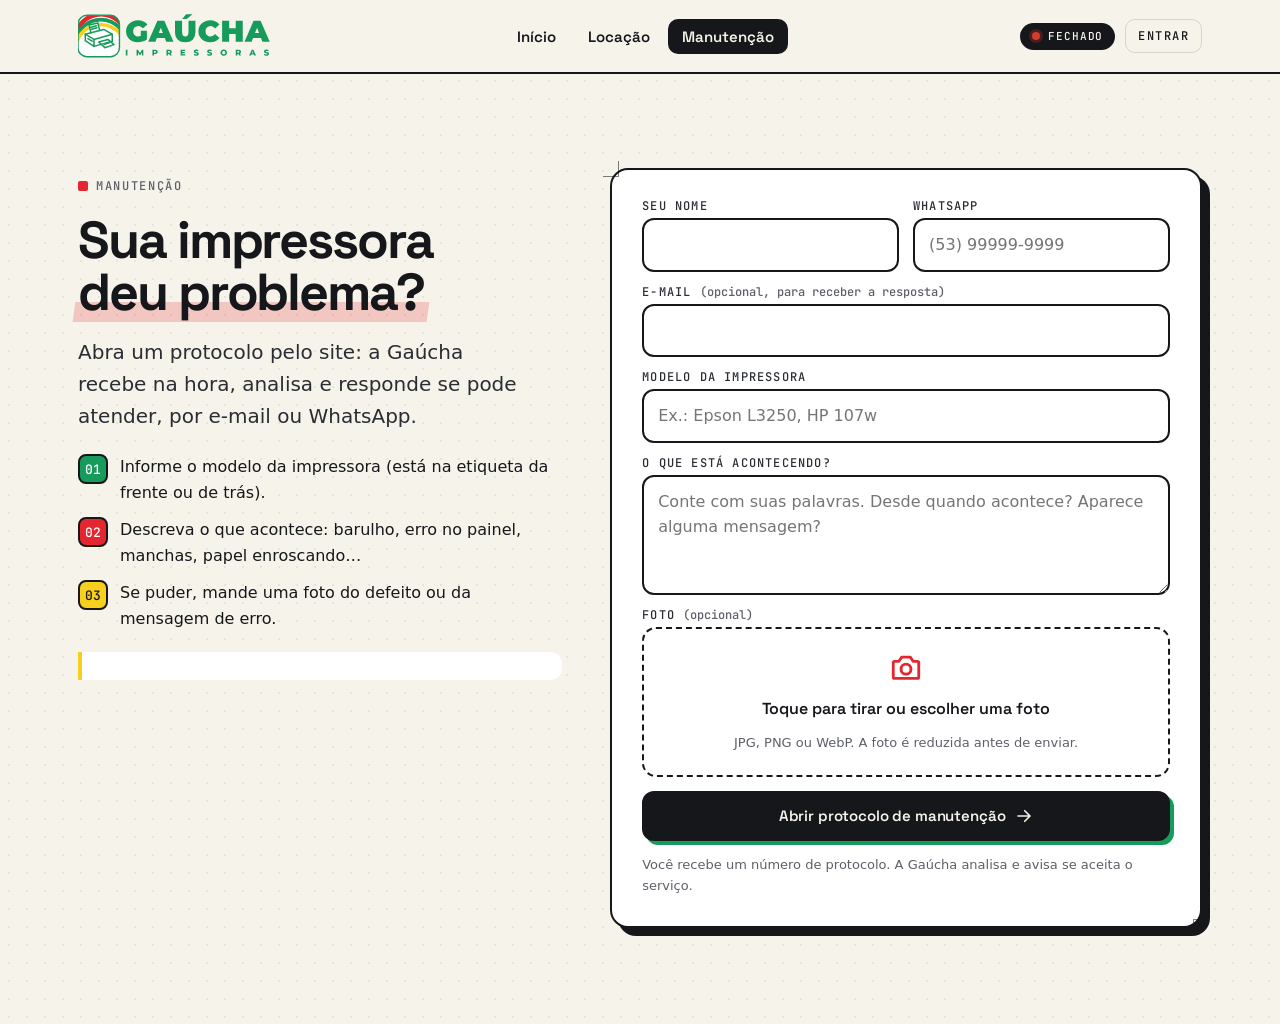
==== commit bdabd2ed: "Manutenção por protocolo: pendente/aceita/recusada/concluída no painel e aviso por e-mail" ====
--- a/manutencao.html
+++ b/manutencao.html
@@ -6,11 +6,11 @@
   <meta http-equiv="Content-Security-Policy" content="default-src 'self'; script-src 'self'; style-src 'self'; font-src 'self'; img-src 'self' data: blob: https://*.supabase.co; connect-src 'self' https://*.supabase.co wss://*.supabase.co; object-src 'none'; base-uri 'self'; form-action 'self'">
   <meta name="referrer" content="strict-origin-when-cross-origin">
   <title>Manutenção de impressoras · Gaúcha Impressoras</title>
-  <meta name="description" content="Conte o problema da sua impressora, mande uma foto e fale direto com a Gaúcha pelo WhatsApp.">
+  <meta name="description" content="Abra um protocolo de manutenção: conte o problema da sua impressora, mande uma foto e a Gaúcha responde por e-mail ou WhatsApp.">
   <meta name="theme-color" content="#f6f3ea">
   <meta property="og:title" content="Manutenção de impressoras · Gaúcha Impressoras">
   <meta property="og:image" content="img/logo.png">
-  <meta property="og:description" content="Conte o problema da sua impressora, mande uma foto e fale direto com a Gaúcha pelo WhatsApp.">
+  <meta property="og:description" content="Abra um protocolo de manutenção: conte o problema da sua impressora, mande uma foto e a Gaúcha responde por e-mail ou WhatsApp.">
   <link rel="icon" href="img/logo-simbolo.svg" type="image/svg+xml">
   <link rel="apple-touch-icon" href="img/logo-simbolo.png">
   <link rel="preload" href="fonts/space-grotesk.woff2" as="font" type="font/woff2" crossorigin>
@@ -40,7 +40,7 @@
       <div>
         <p class="tag">Manutenção</p>
         <h1 class="h2">Sua impressora <span class="hl hl--m">deu problema?</span></h1>
-        <p class="lead">Preencha o formulário e ele abre o WhatsApp da Gaúcha com tudo explicado. A gente responde por lá mesmo.</p>
+        <p class="lead">Abra um protocolo pelo site: a Gaúcha recebe na hora, analisa e responde se pode atender, por e-mail ou WhatsApp.</p>
         <ul class="checks">
           <li><b>01</b><span>Informe o modelo da impressora (está na etiqueta da frente ou de trás).</span></li>
           <li><b>02</b><span>Descreva o que acontece: barulho, erro no painel, manchas, papel enroscando…</span></li>
@@ -54,6 +54,7 @@
             <label class="field"><span>Seu nome</span><input name="nome" autocomplete="name" maxlength="80" required></label>
             <label class="field"><span>WhatsApp</span><input name="telefone" type="tel" inputmode="tel" autocomplete="tel" placeholder="(53) 99999-9999" maxlength="20" required></label>
           </div>
+          <label class="field"><span>E-mail <em>(opcional, para receber a resposta)</em></span><input name="email" type="email" autocomplete="email" maxlength="120"></label>
           <label class="field"><span>Modelo da impressora</span><input name="modelo" maxlength="80" placeholder="Ex.: Epson L3250, HP 107w" required></label>
           <label class="field"><span>O que está acontecendo?</span><textarea name="descricao" maxlength="1000" placeholder="Conte com suas palavras. Desde quando acontece? Aparece alguma mensagem?" required></textarea></label>
           <div class="field">
@@ -66,8 +67,8 @@
             </label>
           </div>
           <p class="form__err" id="mt-err" role="alert"></p>
-          <button class="btn btn--wa btn--block" type="submit" id="mt-enviar"><svg><use href="#wa"/></svg>Enviar pelo WhatsApp</button>
-          <p class="fine" id="mt-fine">Ao enviar, o WhatsApp abre com a mensagem pronta. É só tocar em enviar.</p>
+          <button class="btn btn--ink btn--block" type="submit" id="mt-enviar">Abrir protocolo de manutenção <svg><use href="#arrow"/></svg></button>
+          <p class="fine" id="mt-fine">Você recebe um número de protocolo. A Gaúcha analisa e avisa se aceita o serviço.</p>
         </form>
         <div class="done" id="mt-done" hidden></div>
       </div>
--- a/css/styles.css
+++ b/css/styles.css
@@ -404,3 +404,8 @@
 .feed::before, .feed::after { z-index: 1; background-color: var(--sheet); }
 .card__foot { flex-wrap: wrap; }
 .receipt { margin-bottom: 18px; }
+
+/* janela de locação: corpo rolável no celular (item de grid precisa de min-height: 0) */
+.sheet__box { grid-template-rows: auto minmax(0, 1fr); max-height: calc(100dvh - 24px); }
+.sheet__body, .sheet__box > .done { min-height: 0; overflow-y: auto; -webkit-overflow-scrolling: touch; touch-action: pan-y; }
+@media (max-width: 719px) { .sheet__box { max-height: calc(100dvh - 10px); } }
